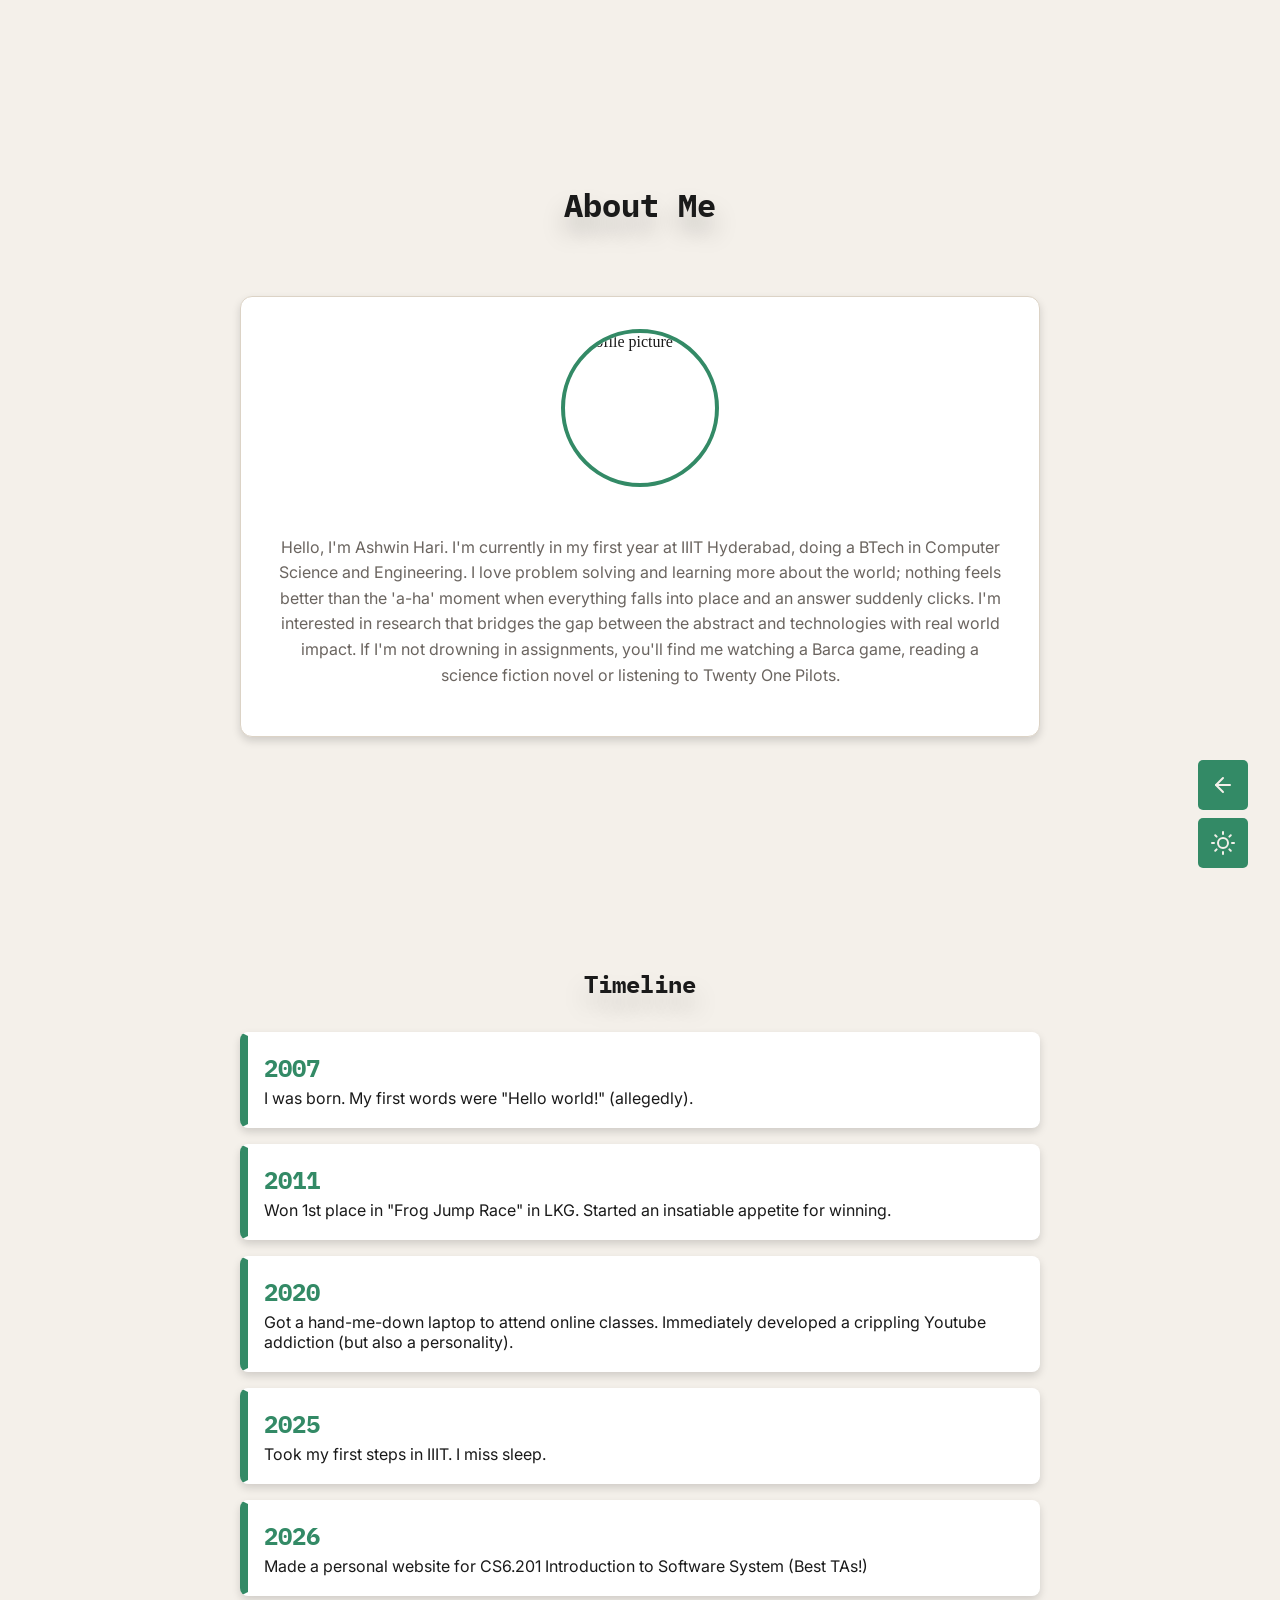
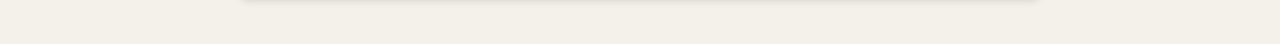
==== about.html @ 70f0c668 "added about and refactored all css + js for modularity" ====
<!DOCTYPE html>
<html lang="en">
<head>
    <meta charset="UTF-8">
    <meta name="viewport" content="width=device-width, initial-scale=1">
    <title>About - Ashwin Hari</title>
    <link rel="stylesheet" href="styles.css">
    <link rel="stylesheet" href="about.css">
    <script src="theme.js"></script>
    <script src="about.js" defer></script>
</head>
<body>
    <main class="about-main">
        <div class="above-fold">
            <header class="about-header">
                <h1>About Me</h1>
            </header>
            <section class="profile-section animate-on-scroll">
            <div class="profile-image-container">
                <img src="/images/pfp.jpg" alt="Profile picture" class="profile-picture">
            </div>
            <div class="personal-statement">
                <p>Hello, I'm Ashwin Hari. I'm currently in my first year at IIIT Hyderabad, doing a BTech in Computer Science and Engineering. I love problem solving and learning more about the world; nothing feels better than the 'a-ha' moment when everything falls into place and an answer suddenly clicks. I'm interested in research that bridges the gap between the abstract and technologies with real world impact. If I'm not drowning in assignments, you'll find me watching a Barca game, reading a science fiction novel or listening to Twenty One Pilots.</p>
            </div>
        </section>
        </div>
        
        <section class="timeline-section">
            <h2 class="animate-on-scroll">Timeline</h2>
            <ol class="timeline-list">
                <li class="animate-on-scroll" tabindex="0">
                    <div class="timeline-date">2007</div>
                    <div class="timeline-description">I was born. My first words were "Hello world!" (allegedly).</div>
                </li>
                <li class="animate-on-scroll" tabindex="0">
                    <div class="timeline-date">2011</div>
                    <div class="timeline-description">Won 1st place in "Frog Jump Race" in LKG. Started an insatiable appetite for winning.</div>
                </li>
                <li class="animate-on-scroll" tabindex="0">
                    <div class="timeline-date">2020</div>
                    <div class="timeline-description">Got a hand-me-down laptop to attend online classes. Immediately developed a crippling Youtube addiction (but also a personality).</div>
                </li>
                <li class="animate-on-scroll" tabindex="0">
                    <div class="timeline-date">2025</div>
                    <div class="timeline-description">Took my first steps in IIIT. I miss sleep.</div>
                </li>
                <li class="animate-on-scroll" tabindex="0">
                    <div class="timeline-date">2026</div>
                    <div class="timeline-description">Made a personal website for CS6.201 Introduction to Software System (Best TAs!)</div>
                </li>
            </ol>
        </section>
    </main>

    <div class="floating-controls">
        <a href="./index.html" class="floating-button" aria-label="Go back to Home">
            <svg class="theme-icon" xmlns="http://www.w3.org/2000/svg" width="24" height="24" viewBox="0 0 24 24" fill="none" stroke="currentColor" stroke-width="2" stroke-linecap="round" stroke-linejoin="round" aria-hidden="True" style="opacity: 1;">
                <line x1="19" y1="12" x2="5" y2="12"></line>
                <polyline points="12 19 5 12 12 5"></polyline>
            </svg>
        </a>
        <button class="floating-button" aria-label="Toggle dark/light mode" id="theme-toggle-btn">
            <svg class="theme-icon icon-sun" xmlns="http://www.w3.org/2000/svg" width="24" height="24" viewBox="0 0 24 24" fill="none" stroke="currentColor" stroke-width="2" stroke-linecap="round" stroke-linejoin="round" aria-hidden="True">
                <circle cx="12" cy="12" r="5"></circle>
                <line x1="12" y1="1" x2="12" y2="3"></line>
                <line x1="12" y1="21" x2="12" y2="23"></line>
                <line x1="4.22" y1="4.22" x2="5.64" y2="5.64"></line>
                <line x1="18.36" y1="18.36" x2="19.78" y2="19.78"></line>
                <line x1="1" y1="12" x2="3" y2="12"></line>
                <line x1="21" y1="12" x2="23" y2="12"></line>
                <line x1="4.22" y1="19.78" x2="5.64" y2="18.36"></line>
                <line x1="18.36" y1="5.64" x2="19.78" y2="4.22"></line>
            </svg>
            <svg class="theme-icon icon-moon" xmlns="http://www.w3.org/2000/svg" width="24" height="24" viewBox="0 0 24 24" fill="none" stroke="currentColor" stroke-width="2" stroke-linecap="round" stroke-linejoin="round" aria-hidden="True">
                <path d="M21 12.79A9 9 0 1 1 11.21 3 7 7 0 0 0 21 12.79z"></path>
            </svg>
        </button>
    </div>
</body>
</html>
---- styles.css ----
@import url('https://fonts.googleapis.com/css2?family=Inter');
@import url('https://fonts.googleapis.com/css2?family=IBM+Plex+Mono');

:root {
    /* fonts */
    --font-heading: 'IBM Plex Mono', monospace;
    --font-body: 'Inter', system-ui, sans-serif;

    /* font sizes */
    --text-3xs: 0.42rem;
    --text-sm: 0.875rem;
    --text-base: 1rem;
    --text-md: 1.25rem;
    --text-lg: 1.5rem;
    --text-xl: 2rem;

    /* border radii */
    --radius-sm: 0.25rem;
    --radius-md: 0.5rem;
    --radius-lg: 0.75rem;

    /* standard spacing */
    --space-xs: 0.25rem;
    --space-sm: 0.5rem;
    --space-md: 0.75rem;
    --space-lg: 1rem;
    --space-xl: 1.5rem;
    --space-2xl: 2rem;
    --space-3xl: 3rem;

    /* light colors */
    --color-bg-base: #f4f0ea;
    --color-bg-surface: #ffffff;
    --color-text-main: #1a1a1a;
    --color-text-muted: #6b6560;
    --color-accent: #338a66;
    --color-border: #dcd3c6;
    --color-shadow-transparent: transparent;
    --color-shadow-light: rgba(0, 0, 0, 0.15);
    --color-shadow: rgba(0, 0, 0, 0.25);
    --color-shadow-heavy: rgba(0, 0, 0, 0.4);
    --color-shadow-inset: rgba(0, 0, 0, 0.8);

    /* model colors */
    --color-photos-frame-outer: #8b4513;
    --color-photos-frame-inner: #f5f5dc;
    --color-photos-frame-content: #dcdcdc;

    --color-laptop-lid: #111111;
    --color-laptop-screen-bg: #050505;
    --color-laptop-screen-text: #4af626;
    --color-laptop-base: #222222;
    --color-laptop-keyboard: #444444;
    --color-laptop-trackpad: #444444;

    --color-papers-page-bg: #ffffff;
    --color-papers-page-lines: #a0c4ff;
    --color-papers-stack-edge-1: #f4f0ea;
    --color-papers-stack-edge-2: #dcd3c6;

    --color-idcard-background: #524ca3;
    --color-idcard-border: #dcd3c6;
    --color-idcard-corner: #ffffff;
    --color-idcard-photo-border: #ffffff;
    --color-idcard-text: #ffffff;

    /* other colors */
    --color-desk: #b16736;
}

/* dark theme */
[data-theme="dark"] {
    --color-bg-base: #121212;
    --color-bg-surface: #1e1e1e;
    --color-text-main: #e0e0e0;
    --color-text-muted: #a0a0a0;
    --color-accent: #235c44;
    --color-border: #333333;
    --color-shadow-transparent: transparent;
    --color-shadow-light: rgba(0, 0, 0, 0.3);
    --color-shadow: rgba(0, 0, 0, 0.5);
    --color-shadow-heavy: rgba(0, 0, 0, 0.65);
    --color-shadow-inset: rgba(0, 0, 0, 0.95);
}

*, *::before, *::after {
    transition: back 400ms ease;
}

html, body {
    overflow-x: hidden;
    width: 100%;
    max-width: 100vw;
}

body {
    display: flex;
    flex-direction: column;
    align-self: center;
    justify-self: center;
    align-items: center;
    background-color: var(--color-bg-base);
    color: var(--color-text-main);
    margin: 0;
    min-height: 100vh;
}

@keyframes textAppear {
    0% { opacity: 0; transform: translateY(20px) scale(0.95); text-shadow: 0 0px 0px var(--color-shadow-transparent); }
    100% { opacity: 1; transform: translateY(0) scale(1); text-shadow: 0 15px 25px var(--color-shadow); }
}

header {
    display: flex;
    flex-direction: column;
    align-items: center;
    margin: auto 0;
    animation: textAppear 1.2s cubic-bezier(0.2, 0.8, 0.2, 1) 0.5s both;
}

h1, h2, h3, h4, h5, h6 {
    font-family: var(--font-heading);
    text-shadow: 0 15px 25px var(--color-shadow);
}

h1 {
    font-size: var(--text-xl);
}

h2 {
    font-size: var(--text-lg);
}

.floating-controls {
    position: fixed;
    bottom: var(--space-2xl);
    right: var(--space-2xl);
    z-index: 100;
    display: flex;
    flex-direction: column;
    gap: var(--space-sm);
}

.floating-button {
    background-color: var(--color-accent);
    border: none;
    color: var(--color-bg-base);
    position: relative;
    height: 50px;
    width: 50px;
    border-radius: 5px;
    cursor: pointer;
    display: grid;
    place-items: center;
    text-decoration: none;
}

.floating-button:focus-visible,
.floating-button:hover {
    color: var(--color-bg-surface);
}

.theme-icon {
    grid-column: 1 / 2;
    grid-row: 1 / 2;
}

.icon-sun {
    opacity: 1;
}

.icon-moon {
    opacity: 0;
}

[data-theme="dark"] .icon-sun {
    opacity: 0;
}

[data-theme="dark"] .icon-moon {
    opacity: 1;
}

@media (prefers-reduced-motion: reduce) {
    *, *::before, *::after {
        animation-duration: 0.01ms !important;
        animation-iteration-count: 1 !important;
        transition-duration: 0.01ms !important;
        scroll-behavior: auto !important;
    }
    header {
        opacity: 1;
    }
}

@media (max-width: 768px) {
    header {
        margin: var(--space-2xl) 0;
        padding: 0 var(--space-md);
        box-sizing: border-box;
        width: 100vw;
    }
    
    h1 {
        font-size: min(8vw, var(--text-xl));
        white-space: nowrap;
    }
    
    h2 {
        font-size: min(4.5vw, var(--text-lg));
        white-space: nowrap;
    }
}
---- about.css ----
.above-fold {
    min-height: 100vh;
    display: flex;
    flex-direction: column;
    justify-content: center;
}

.about-header {
    text-align: center;
    margin: 0 0 var(--space-3xl) 0;
}

.about-main {
    max-width: 800px;
    width: 90vw;
    margin: 0 auto;
    display: flex;
    flex-direction: column;
}

.profile-section {
    display: flex;
    flex-direction: column;
    gap: var(--space-2xl);
    background-color: var(--color-bg-surface);
    padding: var(--space-2xl);
    border-radius: var(--radius-lg);
    box-shadow: 0 var(--space-xs) var(--space-sm) var(--color-shadow-light);
    border: calc(var(--space-xs) / 4) solid var(--color-border);
}

.profile-image-container {
    flex-shrink: 0;
    width: 150px;
    height: 150px;
    border-radius: 50%;
    overflow: hidden;
    border: var(--space-xs) solid var(--color-accent);
    margin: 0 auto;
}

.profile-picture {
    width: 100%;
    height: 100%;
    object-fit: cover;
    display: block;
}

.personal-statement {
    font-family: var(--font-body);
    font-size: var(--text-base);
    line-height: 1.6;
    color: var(--color-text-muted);
    text-align: center;
}

.timeline-section {
    margin-top: var(--space-3xl);
    margin-bottom: var(--space-3xl);
}

.timeline-section h2 {
    text-align: center;
    margin-bottom: var(--space-2xl);
}

.timeline-list {
    list-style: none;
    padding: 0;
    margin: 0;
    display: grid;
    gap: var(--space-lg);
}

.timeline-list li {
    background-color: var(--color-bg-surface);
    padding: var(--space-lg);
    border-radius: var(--radius-md);
    border: var(--space-xs) solid var(--color-shadow-transparent);
    border-left: var(--space-sm) solid var(--color-accent);
    box-shadow: 0 var(--space-xs) var(--space-sm) var(--color-shadow-light);
    cursor: default;
}

.timeline-list li:hover,
.timeline-list li:focus-visible {
    transform: scale(1.1) translateX(var(--space-sm));
    box-shadow: 0 var(--space-sm) var(--space-md) var(--color-shadow);
}

.timeline-date {
    font-family: var(--font-heading);
    font-size: var(--text-lg);
    font-weight: bold;
    color: var(--color-accent);
    margin-bottom: var(--space-xs);
}

.timeline-description {
    font-family: var(--font-body);
    font-size: var(--text-base);
    color: var(--color-text-main);
}

.animate-on-scroll {
    opacity: 0;
    transform: translateY(var(--space-2xl));
    transition-property: opacity, transform, background-color, border-color, box-shadow, color;
    transition-duration: 0.8s, 0.8s, 400ms, 400ms, 400ms, 400ms;
    transition-timing-function: cubic-bezier(0.2, 0.8, 0.2, 1), cubic-bezier(0.2, 0.8, 0.2, 1), ease, ease, ease, ease;
}

.animate-on-scroll.is-visible {
    opacity: 1;
    transform: translateY(0);
}

@media (prefers-reduced-motion: reduce) {
    .animate-on-scroll {
        opacity: 1;
        transform: none;
    }
    
    .timeline-list li:hover {
        transform: none;
    }
}
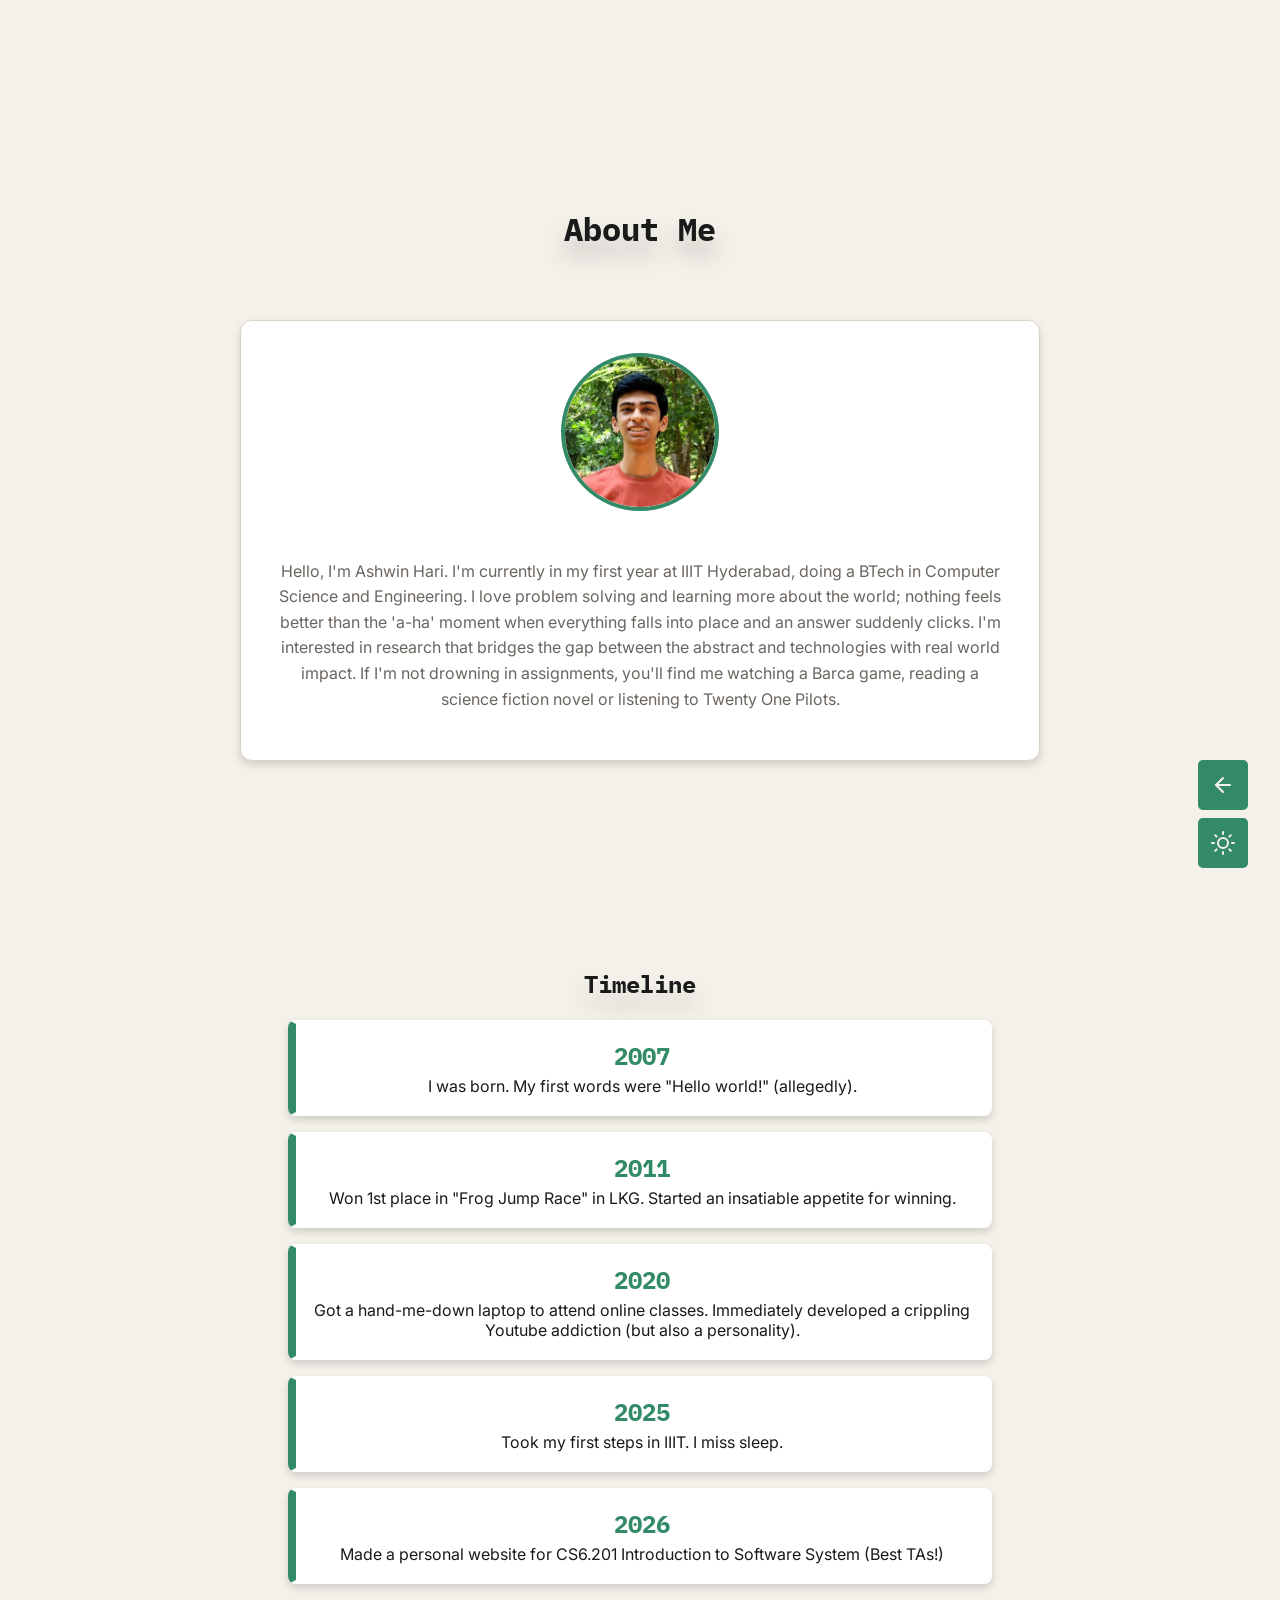
==== commit 184791bc: "added pfp and frame images" ====
--- a/about.html
+++ b/about.html
@@ -17,7 +17,7 @@
             </header>
             <section class="profile-section animate-on-scroll">
             <div class="profile-image-container">
-                <img src="/images/pfp.jpg" alt="Profile picture" class="profile-picture">
+                <img src="./images/pfp.jpg" alt="Profile picture" class="profile-picture">
             </div>
             <div class="personal-statement">
                 <p>Hello, I'm Ashwin Hari. I'm currently in my first year at IIIT Hyderabad, doing a BTech in Computer Science and Engineering. I love problem solving and learning more about the world; nothing feels better than the 'a-ha' moment when everything falls into place and an answer suddenly clicks. I'm interested in research that bridges the gap between the abstract and technologies with real world impact. If I'm not drowning in assignments, you'll find me watching a Barca game, reading a science fiction novel or listening to Twenty One Pilots.</p>
@@ -53,7 +53,7 @@
     </main>
 
     <div class="floating-controls">
-        <a href="./index.html" class="floating-button" aria-label="Go back to Home">
+        <a href="./home.html" class="floating-button" aria-label="Go back to Home">
             <svg class="theme-icon" xmlns="http://www.w3.org/2000/svg" width="24" height="24" viewBox="0 0 24 24" fill="none" stroke="currentColor" stroke-width="2" stroke-linecap="round" stroke-linejoin="round" aria-hidden="True" style="opacity: 1;">
                 <line x1="19" y1="12" x2="5" y2="12"></line>
                 <polyline points="12 19 5 12 12 5"></polyline>
--- a/styles.css
+++ b/styles.css
@@ -66,6 +66,8 @@
 
     /* other colors */
     --color-desk: #b16736;
+    --color-error: #d32f2f;
+    --color-error-shadow: rgba(211, 47, 47, 0.2);
 }
 
 /* dark theme */
@@ -81,10 +83,14 @@
     --color-shadow: rgba(0, 0, 0, 0.5);
     --color-shadow-heavy: rgba(0, 0, 0, 0.65);
     --color-shadow-inset: rgba(0, 0, 0, 0.95);
+    --color-error: #ef5350;
+    --color-error-shadow: rgba(239, 83, 80, 0.2);
 }
 
 *, *::before, *::after {
-    transition: back 400ms ease;
+    transition-property: background-color, color, border-color, box-shadow, fill, stroke, outline-color, opacity;
+    transition-duration: 400ms;
+    transition-timing-function: ease;
 }
 
 html, body {
@@ -115,12 +121,13 @@
     flex-direction: column;
     align-items: center;
     margin: auto 0;
+
+    text-shadow: 0 15px 25px var(--color-shadow);
     animation: textAppear 1.2s cubic-bezier(0.2, 0.8, 0.2, 1) 0.5s both;
 }
 
 h1, h2, h3, h4, h5, h6 {
     font-family: var(--font-heading);
-    text-shadow: 0 15px 25px var(--color-shadow);
 }
 
 h1 {
--- a/about.css
+++ b/about.css
@@ -7,7 +7,7 @@
 
 .about-header {
     text-align: center;
-    margin: 0 0 var(--space-3xl) 0;
+    margin: var(--space-3xl);
 }
 
 .about-main {
@@ -55,13 +55,12 @@
 }
 
 .timeline-section {
-    margin-top: var(--space-3xl);
-    margin-bottom: var(--space-3xl);
+    margin: var(--space-3xl);
+    text-align: center;
 }
 
 .timeline-section h2 {
-    text-align: center;
-    margin-bottom: var(--space-2xl);
+    text-shadow: 0 15px 25px var(--color-shadow);
 }
 
 .timeline-list {
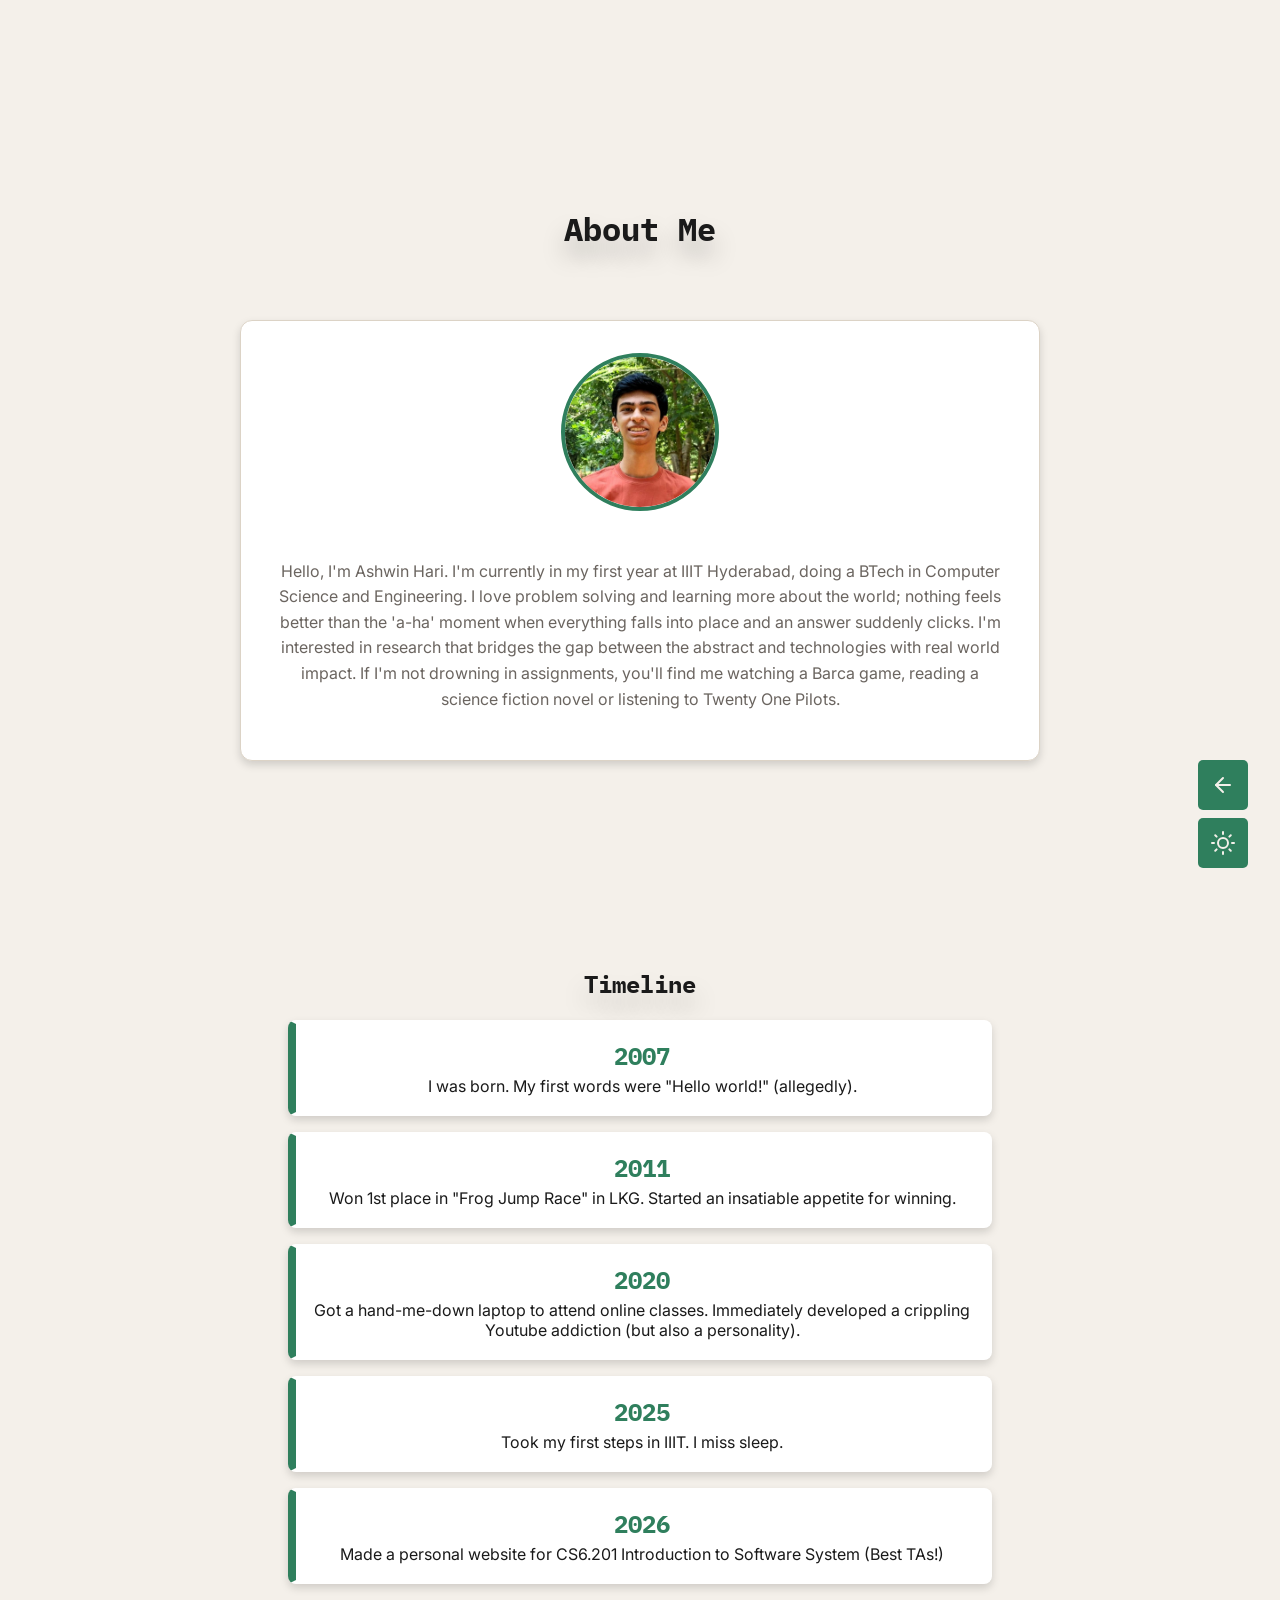
==== commit ade37f83: "made minor changes to pass all tests + uploaded screenshots" ====
--- a/about.html
+++ b/about.html
@@ -8,8 +8,15 @@
     <link rel="stylesheet" href="about.css">
     <script src="theme.js"></script>
     <script src="about.js" defer></script>
+    <script type="module">
+        import { initReadingProgress } from './reading-progress.js';
+        initReadingProgress();
+    </script>
 </head>
 <body>
+    <div class="reading-progress-container" aria-hidden="true">
+        <div class="reading-progress-bar" id="reading-progress-bar"></div>
+    </div>
     <main class="about-main">
         <div class="above-fold">
             <header class="about-header">
@@ -54,13 +61,13 @@
 
     <div class="floating-controls">
         <a href="./home.html" class="floating-button" aria-label="Go back to Home">
-            <svg class="theme-icon" xmlns="http://www.w3.org/2000/svg" width="24" height="24" viewBox="0 0 24 24" fill="none" stroke="currentColor" stroke-width="2" stroke-linecap="round" stroke-linejoin="round" aria-hidden="True" style="opacity: 1;">
+            <svg class="theme-icon" xmlns="http://www.w3.org/2000/svg" width="24" height="24" viewBox="0 0 24 24" fill="none" stroke="currentColor" stroke-width="2" stroke-linecap="round" stroke-linejoin="round" aria-hidden="true" style="opacity: 1;">
                 <line x1="19" y1="12" x2="5" y2="12"></line>
                 <polyline points="12 19 5 12 12 5"></polyline>
             </svg>
         </a>
         <button class="floating-button" aria-label="Toggle dark/light mode" id="theme-toggle-btn">
-            <svg class="theme-icon icon-sun" xmlns="http://www.w3.org/2000/svg" width="24" height="24" viewBox="0 0 24 24" fill="none" stroke="currentColor" stroke-width="2" stroke-linecap="round" stroke-linejoin="round" aria-hidden="True">
+            <svg class="theme-icon icon-sun" xmlns="http://www.w3.org/2000/svg" width="24" height="24" viewBox="0 0 24 24" fill="none" stroke="currentColor" stroke-width="2" stroke-linecap="round" stroke-linejoin="round" aria-hidden="true">
                 <circle cx="12" cy="12" r="5"></circle>
                 <line x1="12" y1="1" x2="12" y2="3"></line>
                 <line x1="12" y1="21" x2="12" y2="23"></line>
@@ -71,7 +78,7 @@
                 <line x1="4.22" y1="19.78" x2="5.64" y2="18.36"></line>
                 <line x1="18.36" y1="5.64" x2="19.78" y2="4.22"></line>
             </svg>
-            <svg class="theme-icon icon-moon" xmlns="http://www.w3.org/2000/svg" width="24" height="24" viewBox="0 0 24 24" fill="none" stroke="currentColor" stroke-width="2" stroke-linecap="round" stroke-linejoin="round" aria-hidden="True">
+            <svg class="theme-icon icon-moon" xmlns="http://www.w3.org/2000/svg" width="24" height="24" viewBox="0 0 24 24" fill="none" stroke="currentColor" stroke-width="2" stroke-linecap="round" stroke-linejoin="round" aria-hidden="true">
                 <path d="M21 12.79A9 9 0 1 1 11.21 3 7 7 0 0 0 21 12.79z"></path>
             </svg>
         </button>
--- a/styles.css
+++ b/styles.css
@@ -33,7 +33,7 @@
     --color-bg-surface: #ffffff;
     --color-text-main: #1a1a1a;
     --color-text-muted: #6b6560;
-    --color-accent: #338a66;
+    --color-accent: #2f7f5d;
     --color-border: #dcd3c6;
     --color-shadow-transparent: transparent;
     --color-shadow-light: rgba(0, 0, 0, 0.15);
@@ -76,7 +76,7 @@
     --color-bg-surface: #1e1e1e;
     --color-text-main: #e0e0e0;
     --color-text-muted: #a0a0a0;
-    --color-accent: #235c44;
+    --color-accent: #3ea77b;
     --color-border: #333333;
     --color-shadow-transparent: transparent;
     --color-shadow-light: rgba(0, 0, 0, 0.3);
--- a/about.css
+++ b/about.css
@@ -114,6 +114,82 @@
     transform: translateY(0);
 }
 
+.reading-progress-container {
+    position: fixed;
+    top: 0;
+    left: 0;
+    width: 100%;
+    height: 4px;
+    background-color: transparent;
+    z-index: 1000;
+}
+
+.reading-progress-bar {
+    height: 100%;
+    width: 0%;
+    background-color: var(--color-accent);
+}
+
+.resume-prompt-container {
+    position: fixed;
+    bottom: -100px;
+    left: 50%;
+    transform: translateX(-50%);
+    background-color: var(--color-bg-surface);
+    border: 1px solid var(--color-border);
+    border-radius: var(--radius-md);
+    padding: var(--space-md) var(--space-lg);
+    box-shadow: 0 10px 20px var(--color-shadow-heavy);
+    display: flex;
+    align-items: center;
+    gap: var(--space-lg);
+    z-index: 900;
+    opacity: 0;
+    transition: all 0.4s cubic-bezier(0.2, 0.8, 0.2, 1);
+    font-family: var(--font-body);
+    font-size: var(--text-base);
+    color: var(--color-text-main);
+}
+
+.resume-prompt-container.show {
+    bottom: var(--space-xl);
+    opacity: 1;
+}
+
+.resume-prompt-container.hide {
+    bottom: -100px;
+    opacity: 0;
+}
+
+.resume-btn {
+    background-color: var(--color-accent);
+    color: var(--color-bg-base);
+    border: none;
+    padding: var(--space-sm) var(--space-md);
+    border-radius: var(--radius-sm);
+    cursor: pointer;
+    font-family: var(--font-heading);
+    font-size: var(--text-sm);
+    font-weight: bold;
+    white-space: nowrap;
+}
+
+.resume-btn:hover {
+    filter: brightness(1.1);
+}
+
+.close-btn {
+    background: none;
+    border: none;
+    color: var(--color-text-muted);
+    font-size: var(--text-lg);
+    cursor: pointer;
+    padding: 0 var(--space-xs);
+    display: flex;
+    align-items: center;
+    justify-content: center;
+}
+
 @media (prefers-reduced-motion: reduce) {
     .animate-on-scroll {
         opacity: 1;
@@ -124,3 +200,22 @@
         transform: none;
     }
 }
+
+@media (max-width: 768px) {
+    .resume-prompt-container {
+        width: 85%;
+        flex-direction: column;
+        text-align: center;
+        gap: var(--space-md);
+    }
+    
+    .resume-btn {
+        width: 100%;
+    }
+    
+    .close-btn {
+        position: absolute;
+        top: var(--space-xs);
+        right: var(--space-xs);
+    }
+}
